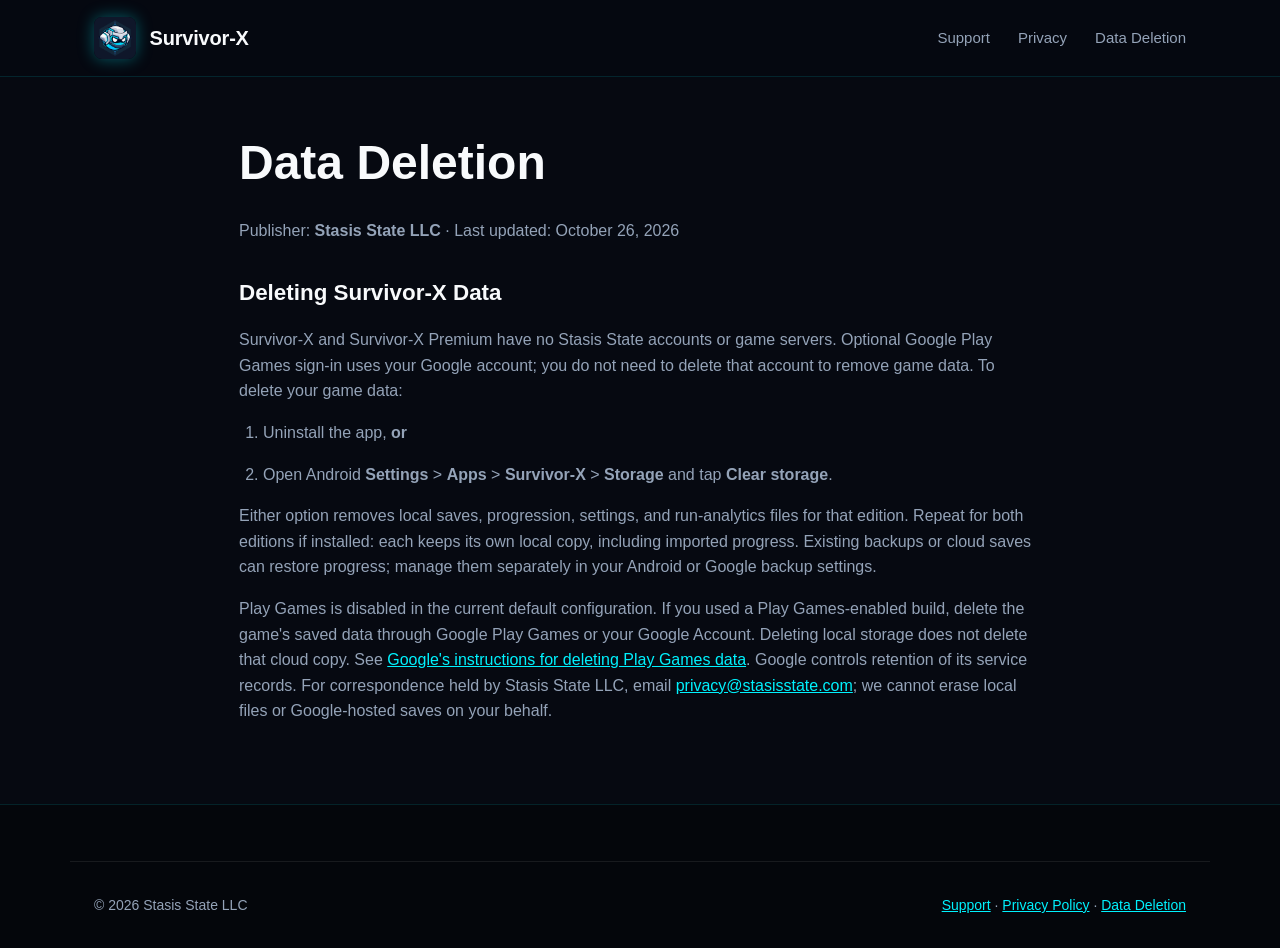
==== data-deletion.html @ ff36d2e3 "feat: publish Survivor-X privacy and support pages" ====
<!DOCTYPE html>
<html lang="en">
<head>
  <meta charset="UTF-8" />
  <meta name="viewport" content="width=device-width, initial-scale=1.0" />
  <title>Data Deletion — Survivor-X · Stasis State LLC</title>
  <meta name="description" content="How to remove Survivor-X and Survivor-X Premium local data, Google Play Games saves, backups, and support correspondence." />
  <link rel="stylesheet" href="styles.css" />
  <link rel="icon" type="image/png" href="assets/ui_app_icon_512.png" />
</head>
<body>
  <header class="site-header"><div class="container nav-wrapper">
    <a class="brand-link" href="index.html"><img class="brand-logo-img" src="assets/ui_app_icon_512.png" alt="" />Survivor-X</a>
    <nav aria-label="Main Navigation"><ul class="nav-links"><li><a href="index.html#support">Support</a></li><li><a href="privacy.html">Privacy</a></li><li><a href="data-deletion.html">Data Deletion</a></li></ul></nav>
  </div></header>
  <main class="container policy-container"><article>
    <h1>Data Deletion</h1>
    <p>Publisher: <strong>Stasis State LLC</strong> · Last updated: October 26, 2026</p>
    <h2 id="survivor-x">Deleting Survivor-X Data</h2>
        <p>Survivor-X and Survivor-X Premium have no Stasis State accounts or game servers. Optional Google Play Games sign-in uses your Google account; you do not need to delete that account to remove game data. To delete your game data:</p>
        <ol>
          <li>Uninstall the app, <strong>or</strong></li>
          <li>Open Android <strong>Settings</strong> &gt; <strong>Apps</strong> &gt; <strong>Survivor-X</strong> &gt; <strong>Storage</strong> and tap <strong>Clear storage</strong>.</li>
        </ol>
        <p>Either option removes local saves, progression, settings, and run-analytics files for that edition. Repeat for both editions if installed: each keeps its own local copy, including imported progress. Existing backups or cloud saves can restore progress; manage them separately in your Android or Google backup settings.</p>
        <p>Play Games is disabled in the current default configuration. If you used a Play Games-enabled build, delete the game's saved data through Google Play Games or your Google Account. Deleting local storage does not delete that cloud copy. See <a href="https://support.google.com/googleplay/answer/9130646">Google's instructions for deleting Play Games data</a>. Google controls retention of its service records. For correspondence held by Stasis State LLC, email <a href="mailto:privacy@stasisstate.com?subject=Survivor-X%20privacy%20request">privacy@stasisstate.com</a>; we cannot erase local files or Google-hosted saves on your behalf.</p>


  </article></main>
  <footer class="site-footer"><div class="container footer-bottom"><p>© 2026 Stasis State LLC</p><p><a href="index.html#support">Support</a> · <a href="privacy.html">Privacy Policy</a> · <a href="data-deletion.html">Data Deletion</a></p></div></footer>
</body>
</html>
---- styles.css ----
* {
  margin: 0;
  padding: 0;
  box-sizing: border-box;
}

:root {
  --bg-primary: #060911;
  --bg-secondary: #0c1220;
  --bg-card: rgba(13, 20, 36, 0.7);
  --bg-card-hover: rgba(22, 33, 58, 0.85);
  --border-color: rgba(0, 242, 254, 0.12);
  --border-glow: rgba(0, 242, 254, 0.4);

  --text-main: #f8fafc;
  --text-muted: #94a3b8;
  --text-dim: #64748b;

  --accent-cyan: #00f2fe;
  --accent-blue: #4facfe;
  --accent-amber: #f59e0b;
  --accent-crimson: #ef4444;

  --radius-sm: 8px;
  --radius-md: 14px;
  --radius-lg: 24px;

  --font-sans: -apple-system, BlinkMacSystemFont, "Segoe UI", Roboto, "Helvetica Neue", Arial, sans-serif;
  --container-width: 1140px;
}

body {
  font-family: var(--font-sans);
  background-color: var(--bg-primary);
  color: var(--text-main);
  line-height: 1.6;
  min-height: 100vh;
  display: flex;
  flex-direction: column;
  -webkit-font-smoothing: antialiased;
  overflow-x: hidden;
}

/* Background Atmosphere */
.nebula-glow {
  position: fixed;
  top: 0;
  left: 50%;
  transform: translateX(-50%);
  width: 100vw;
  max-width: 1400px;
  height: 600px;
  background: radial-gradient(circle at 50% 15%, rgba(0, 242, 254, 0.12) 0%, rgba(79, 172, 254, 0.08) 35%, transparent 70%);
  pointer-events: none;
  z-index: 0;
}

.container {
  width: 100%;
  max-width: var(--container-width);
  margin: 0 auto;
  padding: 0 1.5rem;
  position: relative;
  z-index: 1;
}

/* Header */
header.site-header {
  position: sticky;
  top: 0;
  backdrop-filter: blur(14px);
  -webkit-backdrop-filter: blur(14px);
  background-color: rgba(6, 9, 17, 0.85);
  border-bottom: 1px solid var(--border-color);
  z-index: 100;
}

.nav-wrapper {
  display: flex;
  align-items: center;
  justify-content: space-between;
  height: 4.75rem;
}

.brand-link {
  display: flex;
  align-items: center;
  gap: 0.85rem;
  text-decoration: none;
  color: var(--text-main);
  font-weight: 800;
  font-size: 1.25rem;
  letter-spacing: -0.01em;
}

.brand-logo-img {
  width: 42px;
  height: 42px;
  border-radius: var(--radius-sm);
  box-shadow: 0 0 16px rgba(0, 242, 254, 0.35);
}

.parent-llc-badge {
  font-size: 0.75rem;
  background: rgba(255, 255, 255, 0.06);
  border: 1px solid rgba(255, 255, 255, 0.1);
  padding: 0.2rem 0.55rem;
  border-radius: 999px;
  color: var(--text-muted);
  text-decoration: none;
  transition: all 0.2s ease;
}

.parent-llc-badge:hover {
  background: rgba(255, 255, 255, 0.12);
  color: #fff;
}

.nav-links {
  display: flex;
  align-items: center;
  gap: 1.75rem;
  list-style: none;
}

.nav-links a {
  text-decoration: none;
  color: var(--text-muted);
  font-size: 0.9375rem;
  font-weight: 500;
  transition: color 0.2s ease;
}

.nav-links a:hover {
  color: var(--accent-cyan);
}

/* Buttons */
.btn {
  display: inline-flex;
  align-items: center;
  justify-content: center;
  gap: 0.6rem;
  padding: 0.75rem 1.5rem;
  border-radius: var(--radius-md);
  font-size: 0.95rem;
  font-weight: 700;
  text-decoration: none;
  cursor: pointer;
  transition: all 0.25s ease;
  border: 1px solid transparent;
}

.btn-forge {
  background: linear-gradient(135deg, #00f2fe, #4facfe);
  color: #060911;
  box-shadow: 0 4px 20px rgba(0, 242, 254, 0.35);
}

.btn-forge:hover {
  background: linear-gradient(135deg, #38f9d7, #4facfe);
  box-shadow: 0 6px 28px rgba(0, 242, 254, 0.5);
  transform: translateY(-2px);
}

.btn-outline {
  background-color: rgba(255, 255, 255, 0.03);
  color: var(--text-main);
  border-color: rgba(255, 255, 255, 0.14);
}

.btn-outline:hover {
  background-color: rgba(0, 242, 254, 0.08);
  border-color: var(--accent-cyan);
  color: #fff;
}

.btn-sm {
  padding: 0.45rem 0.95rem;
  font-size: 0.85rem;
}

/* Hero */
.hero {
  padding: 4.5rem 0 4rem;
  display: grid;
  grid-template-columns: 1.15fr 0.85fr;
  align-items: center;
  gap: 3.5rem;
}

.hero-pill {
  display: inline-flex;
  align-items: center;
  gap: 0.5rem;
  padding: 0.35rem 0.95rem;
  border-radius: 9999px;
  background-color: rgba(0, 242, 254, 0.1);
  border: 1px solid rgba(0, 242, 254, 0.25);
  color: var(--accent-cyan);
  font-size: 0.8125rem;
  font-weight: 600;
  text-transform: uppercase;
  letter-spacing: 0.08em;
  margin-bottom: 1.25rem;
}

.hero h1 {
  font-size: clamp(2.5rem, 5vw, 4rem);
  font-weight: 900;
  line-height: 1.08;
  letter-spacing: -0.03em;
  margin-bottom: 1.25rem;
}

.text-gradient {
  background: linear-gradient(135deg, #00f2fe, #4facfe, #a855f7);
  -webkit-background-clip: text;
  -webkit-text-fill-color: transparent;
}

.hero-tagline {
  font-size: 1.15rem;
  color: var(--text-muted);
  line-height: 1.6;
  margin-bottom: 2rem;
}

.hero-actions {
  display: flex;
  gap: 1rem;
  flex-wrap: wrap;
  margin-bottom: 2.25rem;
}

.hero-meta-strip {
  display: flex;
  gap: 2rem;
  border-top: 1px solid var(--border-color);
  padding-top: 1.5rem;
}

.meta-stat-val {
  font-size: 1.35rem;
  font-weight: 800;
  color: #fff;
}

.meta-stat-lbl {
  font-size: 0.78rem;
  color: var(--text-dim);
  text-transform: uppercase;
  letter-spacing: 0.05em;
}

.hero-visual {
  position: relative;
  display: flex;
  justify-content: center;
}

.phone-mockup {
  position: relative;
  width: 100%;
  max-width: 320px;
  border-radius: 36px;
  padding: 10px;
  background: linear-gradient(180deg, #1e293b, #0f172a);
  box-shadow: 0 25px 60px -12px rgba(0, 242, 254, 0.25), 0 0 30px rgba(0, 0, 0, 0.9);
  border: 2px solid rgba(0, 242, 254, 0.3);
}

.phone-mockup img {
  width: 100%;
  height: auto;
  display: block;
  border-radius: 26px;
}

/* Sections */
.section {
  padding: 5rem 0;
  border-top: 1px solid var(--border-color);
}

.section-header {
  text-align: center;
  max-width: 700px;
  margin: 0 auto 3.5rem;
}

.section-header .sub-title {
  color: var(--accent-cyan);
  font-size: 0.825rem;
  font-weight: 700;
  text-transform: uppercase;
  letter-spacing: 0.1em;
  margin-bottom: 0.5rem;
}

.section-header h2 {
  font-size: clamp(2rem, 3.5vw, 2.75rem);
  font-weight: 800;
  letter-spacing: -0.02em;
  margin-bottom: 0.75rem;
}

.section-header p {
  color: var(--text-muted);
  font-size: 1.05rem;
}

/* Features Grid */
.features-grid {
  display: grid;
  grid-template-columns: repeat(auto-fit, minmax(320px, 1fr));
  gap: 1.75rem;
}

.feature-card {
  background: var(--bg-card);
  border: 1px solid var(--border-color);
  border-radius: var(--radius-md);
  padding: 2rem;
  transition: transform 0.2s ease, border-color 0.2s ease;
  position: relative;
  overflow: hidden;
}

.feature-card:hover {
  transform: translateY(-4px);
  border-color: var(--border-glow);
  box-shadow: 0 12px 30px rgba(0, 0, 0, 0.4);
}

.feature-icon-badge {
  width: 48px;
  height: 48px;
  border-radius: var(--radius-sm);
  background: rgba(0, 242, 254, 0.1);
  border: 1px solid rgba(0, 242, 254, 0.2);
  display: flex;
  align-items: center;
  justify-content: center;
  color: var(--accent-cyan);
  margin-bottom: 1.25rem;
}

.feature-card h3 {
  font-size: 1.25rem;
  margin-bottom: 0.65rem;
}

.feature-card p {
  color: var(--text-muted);
  font-size: 0.935rem;
  line-height: 1.6;
}

/* Screenshots Gallery */
.gallery-grid {
  display: grid;
  grid-template-columns: repeat(auto-fit, minmax(240px, 1fr));
  gap: 1.5rem;
}

.gallery-card {
  background: var(--bg-card);
  border: 1px solid var(--border-color);
  border-radius: var(--radius-md);
  overflow: hidden;
  transition: transform 0.25s ease, border-color 0.25s ease;
}

.gallery-card:hover {
  transform: translateY(-4px);
  border-color: var(--accent-cyan);
}

.gallery-card img {
  width: 100%;
  height: auto;
  display: block;
  aspect-ratio: 9/16;
  object-fit: cover;
  background-color: #0b0f19;
}

.gallery-card-body {
  padding: 1rem 1.25rem;
}

.gallery-card-body h4 {
  font-size: 1rem;
  margin-bottom: 0.25rem;
  color: #fff;
}

.gallery-card-body p {
  font-size: 0.8125rem;
  color: var(--text-muted);
}

/* Technical Engine Specs */
.specs-card {
  background: linear-gradient(180deg, rgba(12, 18, 32, 0.95), rgba(6, 9, 17, 0.9));
  border: 1px solid var(--border-color);
  border-radius: var(--radius-lg);
  padding: 2.5rem;
}

.specs-grid {
  display: grid;
  grid-template-columns: repeat(auto-fit, minmax(220px, 1fr));
  gap: 1.75rem;
}

.spec-cell {
  border-left: 2px solid var(--accent-cyan);
  padding-left: 1rem;
}

.spec-title {
  font-size: 0.75rem;
  text-transform: uppercase;
  letter-spacing: 0.08em;
  color: var(--text-dim);
  margin-bottom: 0.25rem;
}

.spec-val {
  font-size: 1rem;
  font-weight: 700;
  color: #fff;
}

.spec-detail {
  font-size: 0.825rem;
  color: var(--text-muted);
  margin-top: 0.2rem;
}

/* Footer */
footer.site-footer {
  margin-top: auto;
  background-color: #04060b;
  border-top: 1px solid var(--border-color);
  padding: 3.5rem 0 2rem;
  color: var(--text-muted);
  font-size: 0.875rem;
}

.footer-top {
  display: grid;
  grid-template-columns: 2fr 1fr 1fr;
  gap: 3rem;
  margin-bottom: 3rem;
}

.footer-brand h4 {
  color: #fff;
  font-size: 1.15rem;
  margin-bottom: 0.75rem;
}

.footer-brand p {
  font-size: 0.9rem;
  line-height: 1.6;
  max-width: 360px;
}

.footer-col h5 {
  color: #fff;
  font-size: 0.9rem;
  font-weight: 700;
  text-transform: uppercase;
  letter-spacing: 0.06em;
  margin-bottom: 1.25rem;
}

.footer-links {
  list-style: none;
  display: flex;
  flex-direction: column;
  gap: 0.75rem;
}

.footer-links a {
  color: var(--text-muted);
  text-decoration: none;
  transition: color 0.2s ease;
}

.footer-links a:hover {
  color: var(--accent-cyan);
}

.footer-bottom {
  display: flex;
  align-items: center;
  justify-content: space-between;
  border-top: 1px solid rgba(255, 255, 255, 0.08);
  padding-top: 2rem;
  flex-wrap: wrap;
  gap: 1rem;
}

/* Responsive */
@media (max-width: 960px) {
  .hero {
    grid-template-columns: 1fr;
    text-align: center;
    padding: 3rem 0;
  }
  .hero-pill, .hero-actions {
    justify-content: center;
  }
  .hero-meta-strip {
    justify-content: center;
  }
  .phone-mockup {
    margin: 1.5rem auto 0;
  }
  .footer-top {
    grid-template-columns: 1fr;
  }
}

/* Support and public policy pages */
.support-panel, .policy-container { max-width: 850px; }
.support-panel p, .policy-container p, .policy-container li { color: var(--text-muted); margin: 1rem 0; }
.support-panel a, .policy-container a, .footer-bottom a { color: var(--accent-cyan); overflow-wrap: anywhere; }
.policy-container { padding-top: 3rem; padding-bottom: 4rem; }
.policy-container h1 { font-size: clamp(2rem, 5vw, 3rem); }
.policy-container h2 { margin-top: 2rem; font-size: 1.4rem; }
.policy-container ul, .policy-container ol { padding-left: 1.5rem; }
a:focus-visible { outline: 2px solid var(--accent-cyan); outline-offset: 4px; }
@media (max-width: 960px) {
  .nav-wrapper { height: auto; min-height: 4.75rem; flex-wrap: wrap; gap: 1rem; padding-top: 1rem; padding-bottom: 1rem; }
  .nav-links { display: flex; flex-wrap: wrap; gap: 1rem; }
}
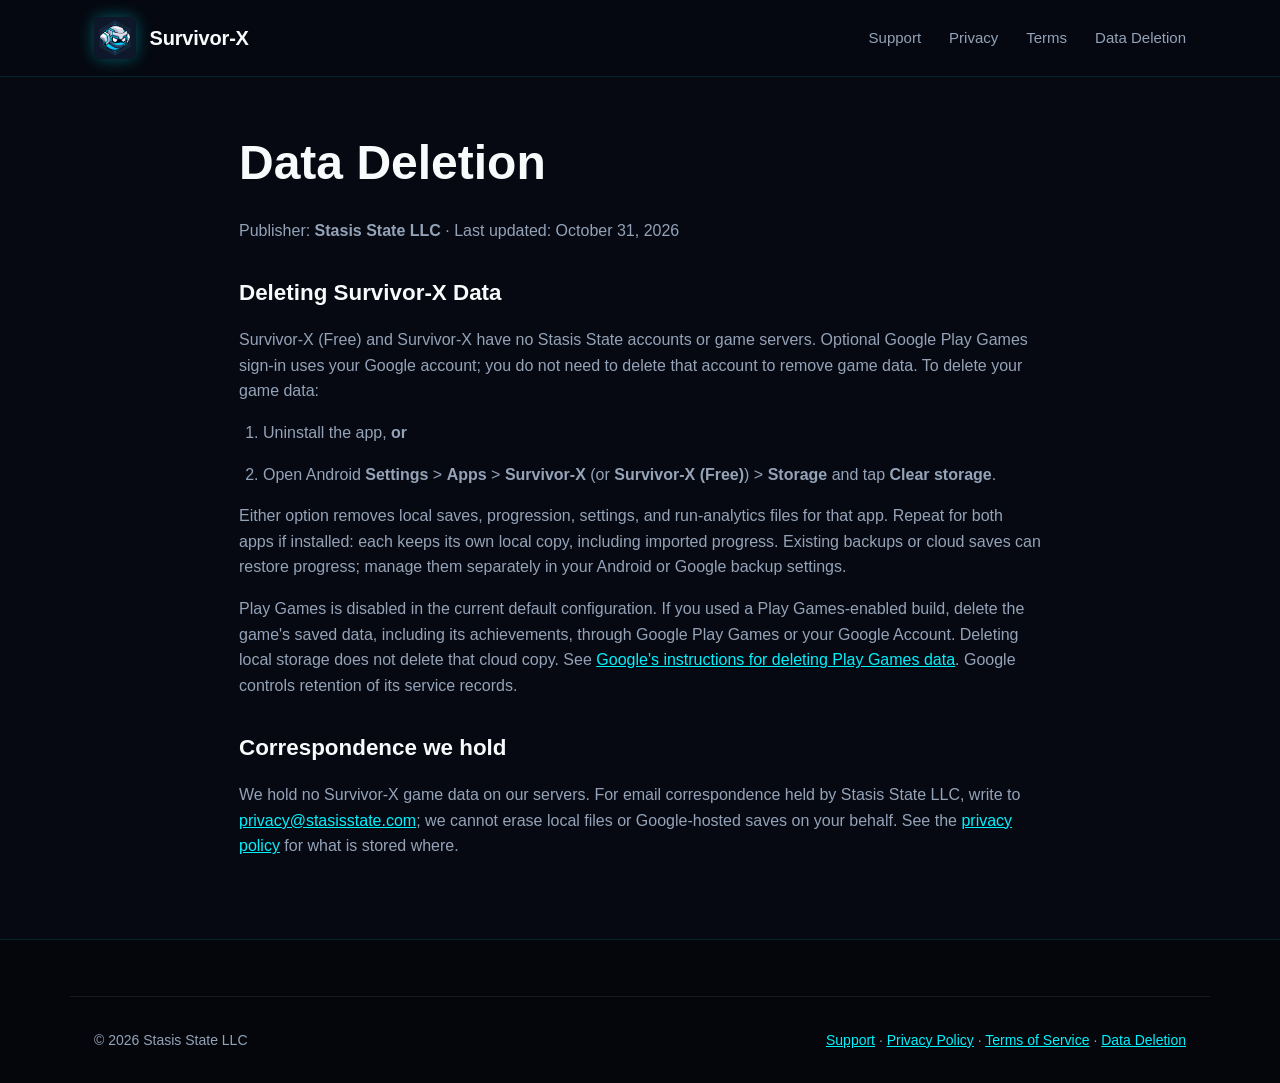
==== commit d6dc61f6: "docs: make survivorx.stasisstate.com the single home of the Survivor-X terms, privacy and deletion p" ====
--- a/data-deletion.html
+++ b/data-deletion.html
@@ -4,29 +4,29 @@
   <meta charset="UTF-8" />
   <meta name="viewport" content="width=device-width, initial-scale=1.0" />
   <title>Data Deletion — Survivor-X · Stasis State LLC</title>
-  <meta name="description" content="How to remove Survivor-X and Survivor-X Premium local data, Google Play Games saves, backups, and support correspondence." />
+  <meta name="description" content="How to remove Survivor-X and Survivor-X (Free) local data, Google Play Games saves and achievements, backups, and support correspondence." />
   <link rel="stylesheet" href="styles.css" />
   <link rel="icon" type="image/png" href="assets/ui_app_icon_512.png" />
 </head>
 <body>
   <header class="site-header"><div class="container nav-wrapper">
     <a class="brand-link" href="index.html"><img class="brand-logo-img" src="assets/ui_app_icon_512.png" alt="" />Survivor-X</a>
-    <nav aria-label="Main Navigation"><ul class="nav-links"><li><a href="index.html#support">Support</a></li><li><a href="privacy.html">Privacy</a></li><li><a href="data-deletion.html">Data Deletion</a></li></ul></nav>
+    <nav aria-label="Main Navigation"><ul class="nav-links"><li><a href="index.html#support">Support</a></li><li><a href="privacy.html">Privacy</a></li><li><a href="terms.html">Terms</a></li><li><a href="data-deletion.html">Data Deletion</a></li></ul></nav>
   </div></header>
   <main class="container policy-container"><article>
     <h1>Data Deletion</h1>
-    <p>Publisher: <strong>Stasis State LLC</strong> · Last updated: October 26, 2026</p>
+    <p>Publisher: <strong>Stasis State LLC</strong> · Last updated: October 31, 2026</p>
     <h2 id="survivor-x">Deleting Survivor-X Data</h2>
-        <p>Survivor-X and Survivor-X Premium have no Stasis State accounts or game servers. Optional Google Play Games sign-in uses your Google account; you do not need to delete that account to remove game data. To delete your game data:</p>
-        <ol>
-          <li>Uninstall the app, <strong>or</strong></li>
-          <li>Open Android <strong>Settings</strong> &gt; <strong>Apps</strong> &gt; <strong>Survivor-X</strong> &gt; <strong>Storage</strong> and tap <strong>Clear storage</strong>.</li>
-        </ol>
-        <p>Either option removes local saves, progression, settings, and run-analytics files for that edition. Repeat for both editions if installed: each keeps its own local copy, including imported progress. Existing backups or cloud saves can restore progress; manage them separately in your Android or Google backup settings.</p>
-        <p>Play Games is disabled in the current default configuration. If you used a Play Games-enabled build, delete the game's saved data through Google Play Games or your Google Account. Deleting local storage does not delete that cloud copy. See <a href="https://support.google.com/googleplay/answer/9130646">Google's instructions for deleting Play Games data</a>. Google controls retention of its service records. For correspondence held by Stasis State LLC, email <a href="mailto:privacy@stasisstate.com?subject=Survivor-X%20privacy%20request">privacy@stasisstate.com</a>; we cannot erase local files or Google-hosted saves on your behalf.</p>
-
-
+    <p>Survivor-X (Free) and Survivor-X have no Stasis State accounts or game servers. Optional Google Play Games sign-in uses your Google account; you do not need to delete that account to remove game data. To delete your game data:</p>
+    <ol>
+      <li>Uninstall the app, <strong>or</strong></li>
+      <li>Open Android <strong>Settings</strong> &gt; <strong>Apps</strong> &gt; <strong>Survivor-X</strong> (or <strong>Survivor-X (Free)</strong>) &gt; <strong>Storage</strong> and tap <strong>Clear storage</strong>.</li>
+    </ol>
+    <p>Either option removes local saves, progression, settings, and run-analytics files for that app. Repeat for both apps if installed: each keeps its own local copy, including imported progress. Existing backups or cloud saves can restore progress; manage them separately in your Android or Google backup settings.</p>
+    <p>Play Games is disabled in the current default configuration. If you used a Play Games-enabled build, delete the game's saved data, including its achievements, through Google Play Games or your Google Account. Deleting local storage does not delete that cloud copy. See <a href="https://support.google.com/googleplay/answer/9130646">Google's instructions for deleting Play Games data</a>. Google controls retention of its service records.</p>
+    <h2>Correspondence we hold</h2>
+    <p>We hold no Survivor-X game data on our servers. For email correspondence held by Stasis State LLC, write to <a href="mailto:privacy@stasisstate.com?subject=Survivor-X%20privacy%20request">privacy@stasisstate.com</a>; we cannot erase local files or Google-hosted saves on your behalf. See the <a href="privacy.html">privacy policy</a> for what is stored where.</p>
   </article></main>
-  <footer class="site-footer"><div class="container footer-bottom"><p>© 2026 Stasis State LLC</p><p><a href="index.html#support">Support</a> · <a href="privacy.html">Privacy Policy</a> · <a href="data-deletion.html">Data Deletion</a></p></div></footer>
+  <footer class="site-footer"><div class="container footer-bottom"><p>© 2026 Stasis State LLC</p><p><a href="index.html#support">Support</a> · <a href="privacy.html">Privacy Policy</a> · <a href="terms.html">Terms of Service</a> · <a href="data-deletion.html">Data Deletion</a></p></div></footer>
 </body>
 </html>
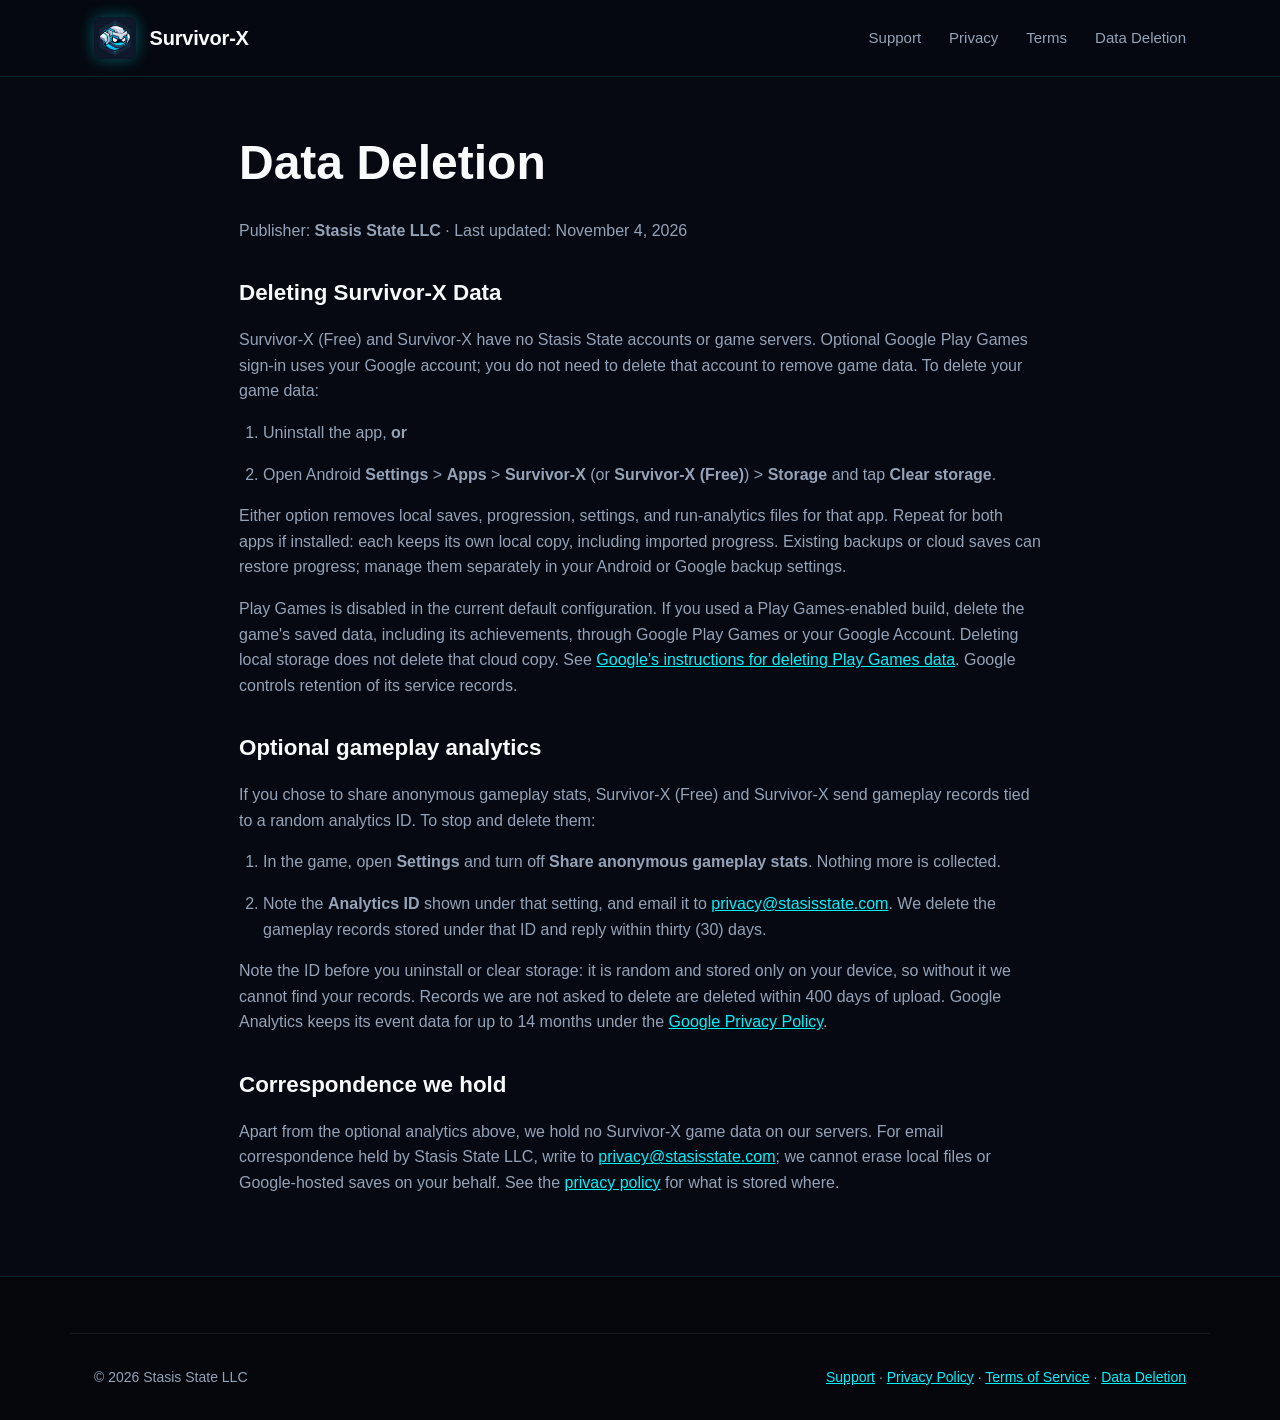
==== commit 0ed504aa: "privacy: publish the opt-in analytics policy; deletion steps by analytics ID Drops the draft marker," ====
--- a/data-deletion.html
+++ b/data-deletion.html
@@ -15,7 +15,7 @@
   </div></header>
   <main class="container policy-container"><article>
     <h1>Data Deletion</h1>
-    <p>Publisher: <strong>Stasis State LLC</strong> · Last updated: October 31, 2026</p>
+    <p>Publisher: <strong>Stasis State LLC</strong> · Last updated: November 4, 2026</p>
     <h2 id="survivor-x">Deleting Survivor-X Data</h2>
     <p>Survivor-X (Free) and Survivor-X have no Stasis State accounts or game servers. Optional Google Play Games sign-in uses your Google account; you do not need to delete that account to remove game data. To delete your game data:</p>
     <ol>
@@ -24,8 +24,15 @@
     </ol>
     <p>Either option removes local saves, progression, settings, and run-analytics files for that app. Repeat for both apps if installed: each keeps its own local copy, including imported progress. Existing backups or cloud saves can restore progress; manage them separately in your Android or Google backup settings.</p>
     <p>Play Games is disabled in the current default configuration. If you used a Play Games-enabled build, delete the game's saved data, including its achievements, through Google Play Games or your Google Account. Deleting local storage does not delete that cloud copy. See <a href="https://support.google.com/googleplay/answer/9130646">Google's instructions for deleting Play Games data</a>. Google controls retention of its service records.</p>
+    <h2 id="analytics">Optional gameplay analytics</h2>
+    <p>If you chose to share anonymous gameplay stats, Survivor-X (Free) and Survivor-X send gameplay records tied to a random analytics ID. To stop and delete them:</p>
+    <ol>
+      <li>In the game, open <strong>Settings</strong> and turn off <strong>Share anonymous gameplay stats</strong>. Nothing more is collected.</li>
+      <li>Note the <strong>Analytics ID</strong> shown under that setting, and email it to <a href="mailto:privacy@stasisstate.com?subject=Survivor-X%20analytics%20deletion">privacy@stasisstate.com</a>. We delete the gameplay records stored under that ID and reply within thirty (30) days.</li>
+    </ol>
+    <p>Note the ID before you uninstall or clear storage: it is random and stored only on your device, so without it we cannot find your records. Records we are not asked to delete are deleted within 400 days of upload. Google Analytics keeps its event data for up to 14 months under the <a href="https://policies.google.com/privacy">Google Privacy Policy</a>.</p>
     <h2>Correspondence we hold</h2>
-    <p>We hold no Survivor-X game data on our servers. For email correspondence held by Stasis State LLC, write to <a href="mailto:privacy@stasisstate.com?subject=Survivor-X%20privacy%20request">privacy@stasisstate.com</a>; we cannot erase local files or Google-hosted saves on your behalf. See the <a href="privacy.html">privacy policy</a> for what is stored where.</p>
+    <p>Apart from the optional analytics above, we hold no Survivor-X game data on our servers. For email correspondence held by Stasis State LLC, write to <a href="mailto:privacy@stasisstate.com?subject=Survivor-X%20privacy%20request">privacy@stasisstate.com</a>; we cannot erase local files or Google-hosted saves on your behalf. See the <a href="privacy.html">privacy policy</a> for what is stored where.</p>
   </article></main>
   <footer class="site-footer"><div class="container footer-bottom"><p>© 2026 Stasis State LLC</p><p><a href="index.html#support">Support</a> · <a href="privacy.html">Privacy Policy</a> · <a href="terms.html">Terms of Service</a> · <a href="data-deletion.html">Data Deletion</a></p></div></footer>
 </body>
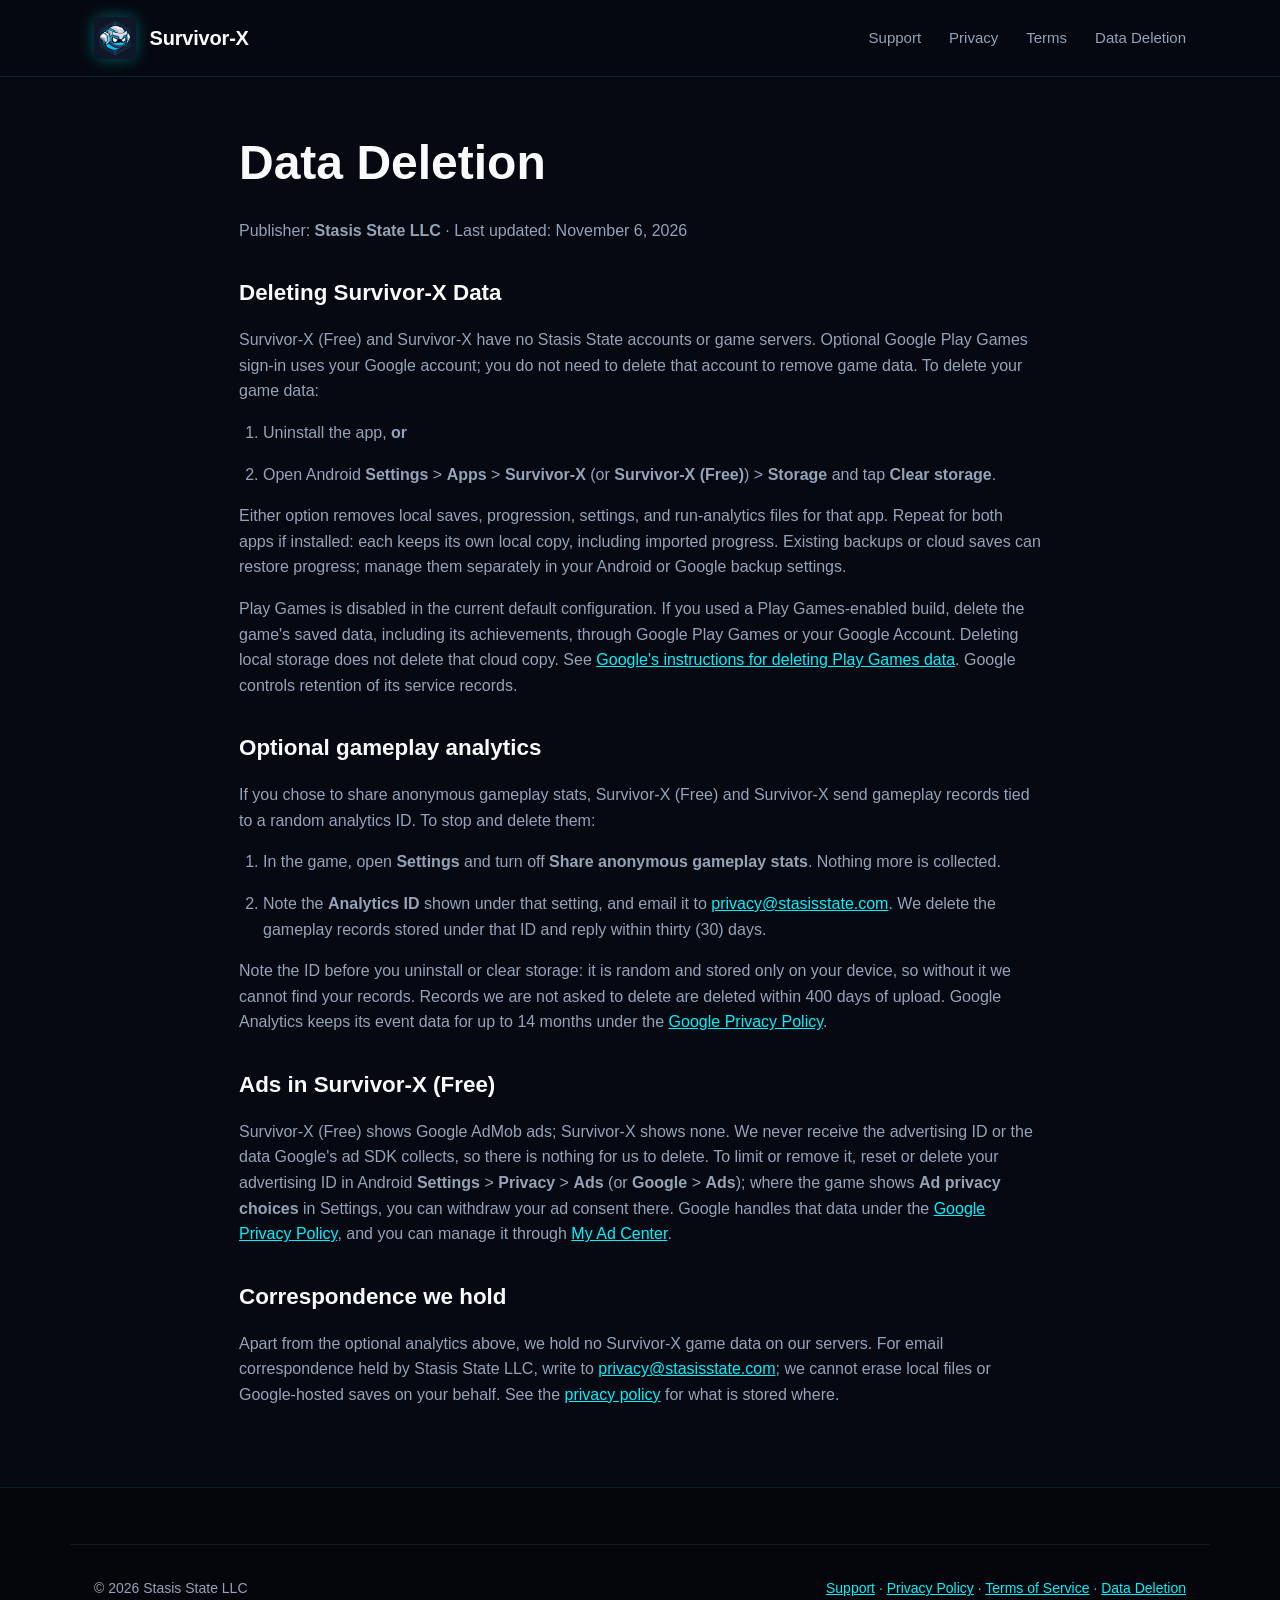
==== commit 87a4e033: "data deletion: ad data in Survivor-X (Free); date the policy pages for publication Co-Authored-By: C" ====
--- a/data-deletion.html
+++ b/data-deletion.html
@@ -15,7 +15,7 @@
   </div></header>
   <main class="container policy-container"><article>
     <h1>Data Deletion</h1>
-    <p>Publisher: <strong>Stasis State LLC</strong> · Last updated: November 4, 2026</p>
+    <p>Publisher: <strong>Stasis State LLC</strong> · Last updated: November 6, 2026</p>
     <h2 id="survivor-x">Deleting Survivor-X Data</h2>
     <p>Survivor-X (Free) and Survivor-X have no Stasis State accounts or game servers. Optional Google Play Games sign-in uses your Google account; you do not need to delete that account to remove game data. To delete your game data:</p>
     <ol>
@@ -31,6 +31,8 @@
       <li>Note the <strong>Analytics ID</strong> shown under that setting, and email it to <a href="mailto:privacy@stasisstate.com?subject=Survivor-X%20analytics%20deletion">privacy@stasisstate.com</a>. We delete the gameplay records stored under that ID and reply within thirty (30) days.</li>
     </ol>
     <p>Note the ID before you uninstall or clear storage: it is random and stored only on your device, so without it we cannot find your records. Records we are not asked to delete are deleted within 400 days of upload. Google Analytics keeps its event data for up to 14 months under the <a href="https://policies.google.com/privacy">Google Privacy Policy</a>.</p>
+    <h2 id="ads">Ads in Survivor-X (Free)</h2>
+    <p>Survivor-X (Free) shows Google AdMob ads; Survivor-X shows none. We never receive the advertising ID or the data Google's ad SDK collects, so there is nothing for us to delete. To limit or remove it, reset or delete your advertising ID in Android <strong>Settings</strong> &gt; <strong>Privacy</strong> &gt; <strong>Ads</strong> (or <strong>Google</strong> &gt; <strong>Ads</strong>); where the game shows <strong>Ad privacy choices</strong> in Settings, you can withdraw your ad consent there. Google handles that data under the <a href="https://policies.google.com/privacy">Google Privacy Policy</a>, and you can manage it through <a href="https://myadcenter.google.com/">My Ad Center</a>.</p>
     <h2>Correspondence we hold</h2>
     <p>Apart from the optional analytics above, we hold no Survivor-X game data on our servers. For email correspondence held by Stasis State LLC, write to <a href="mailto:privacy@stasisstate.com?subject=Survivor-X%20privacy%20request">privacy@stasisstate.com</a>; we cannot erase local files or Google-hosted saves on your behalf. See the <a href="privacy.html">privacy policy</a> for what is stored where.</p>
   </article></main>
